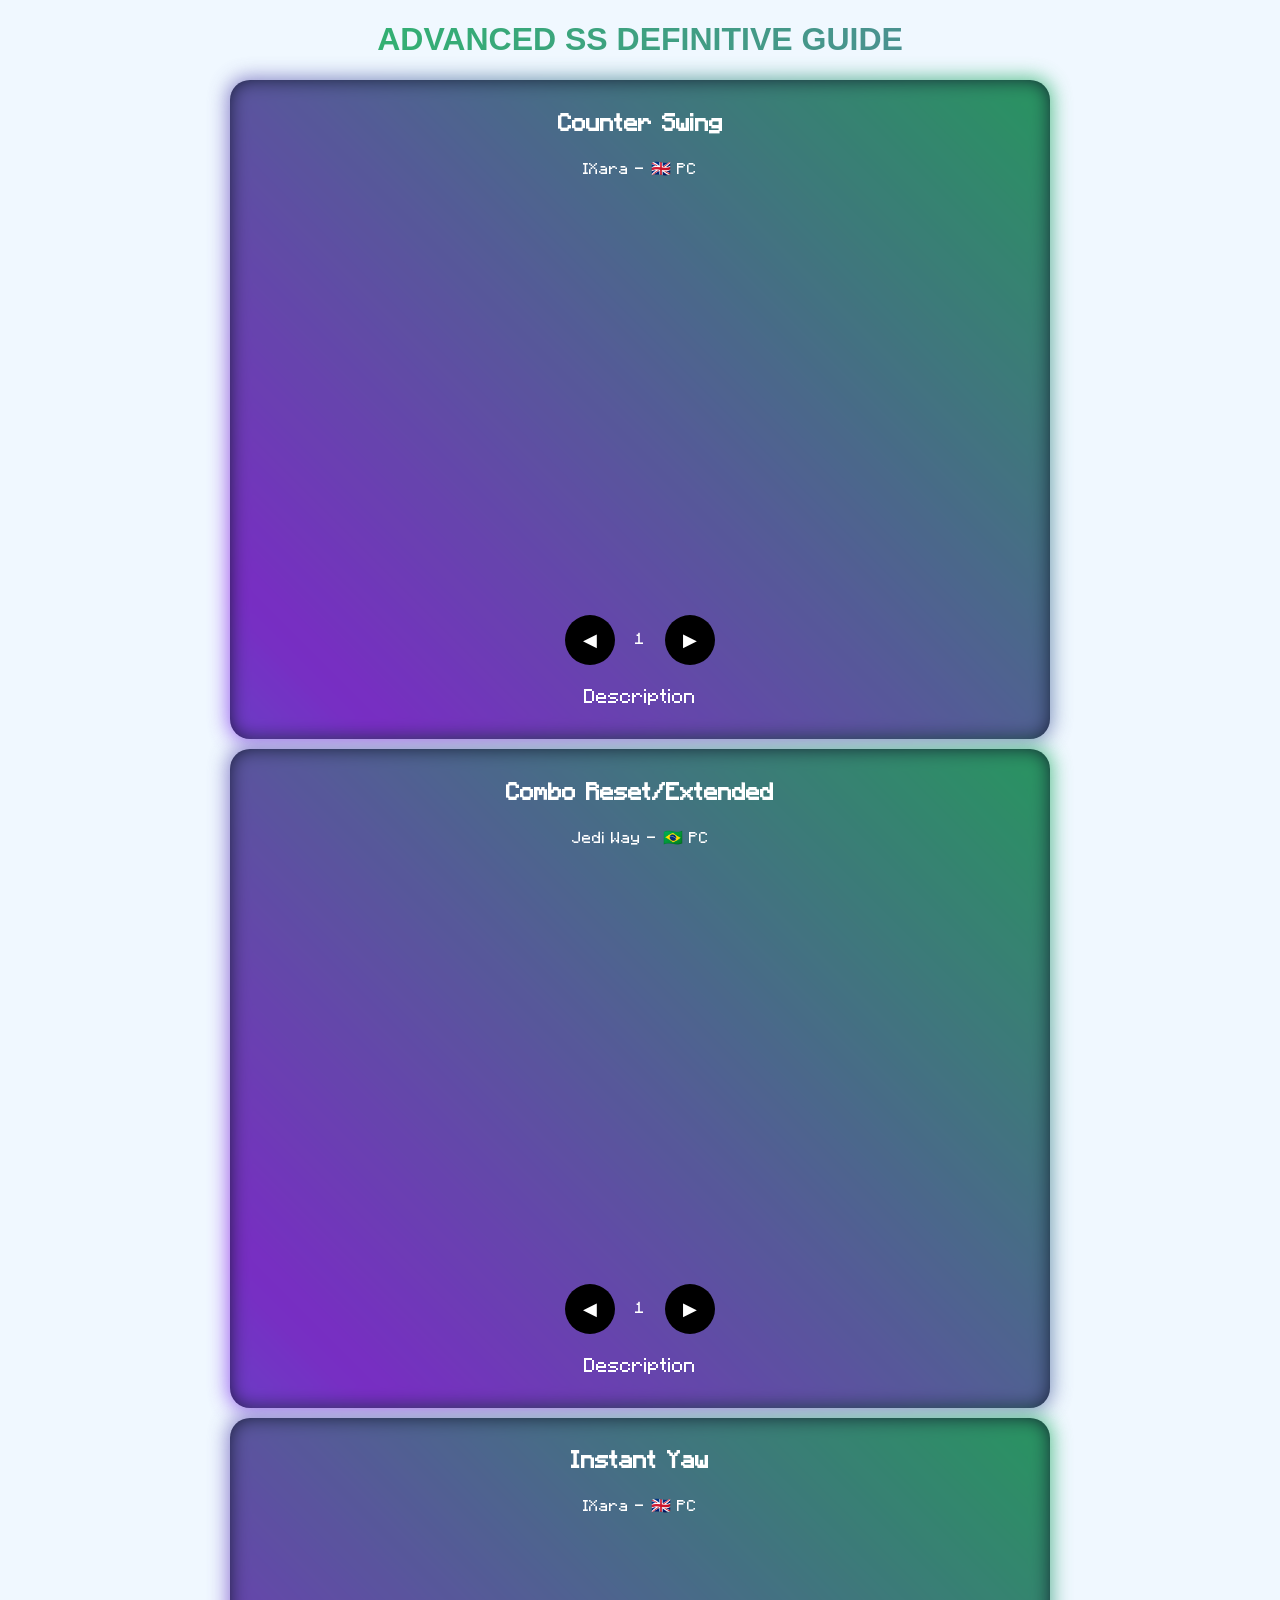
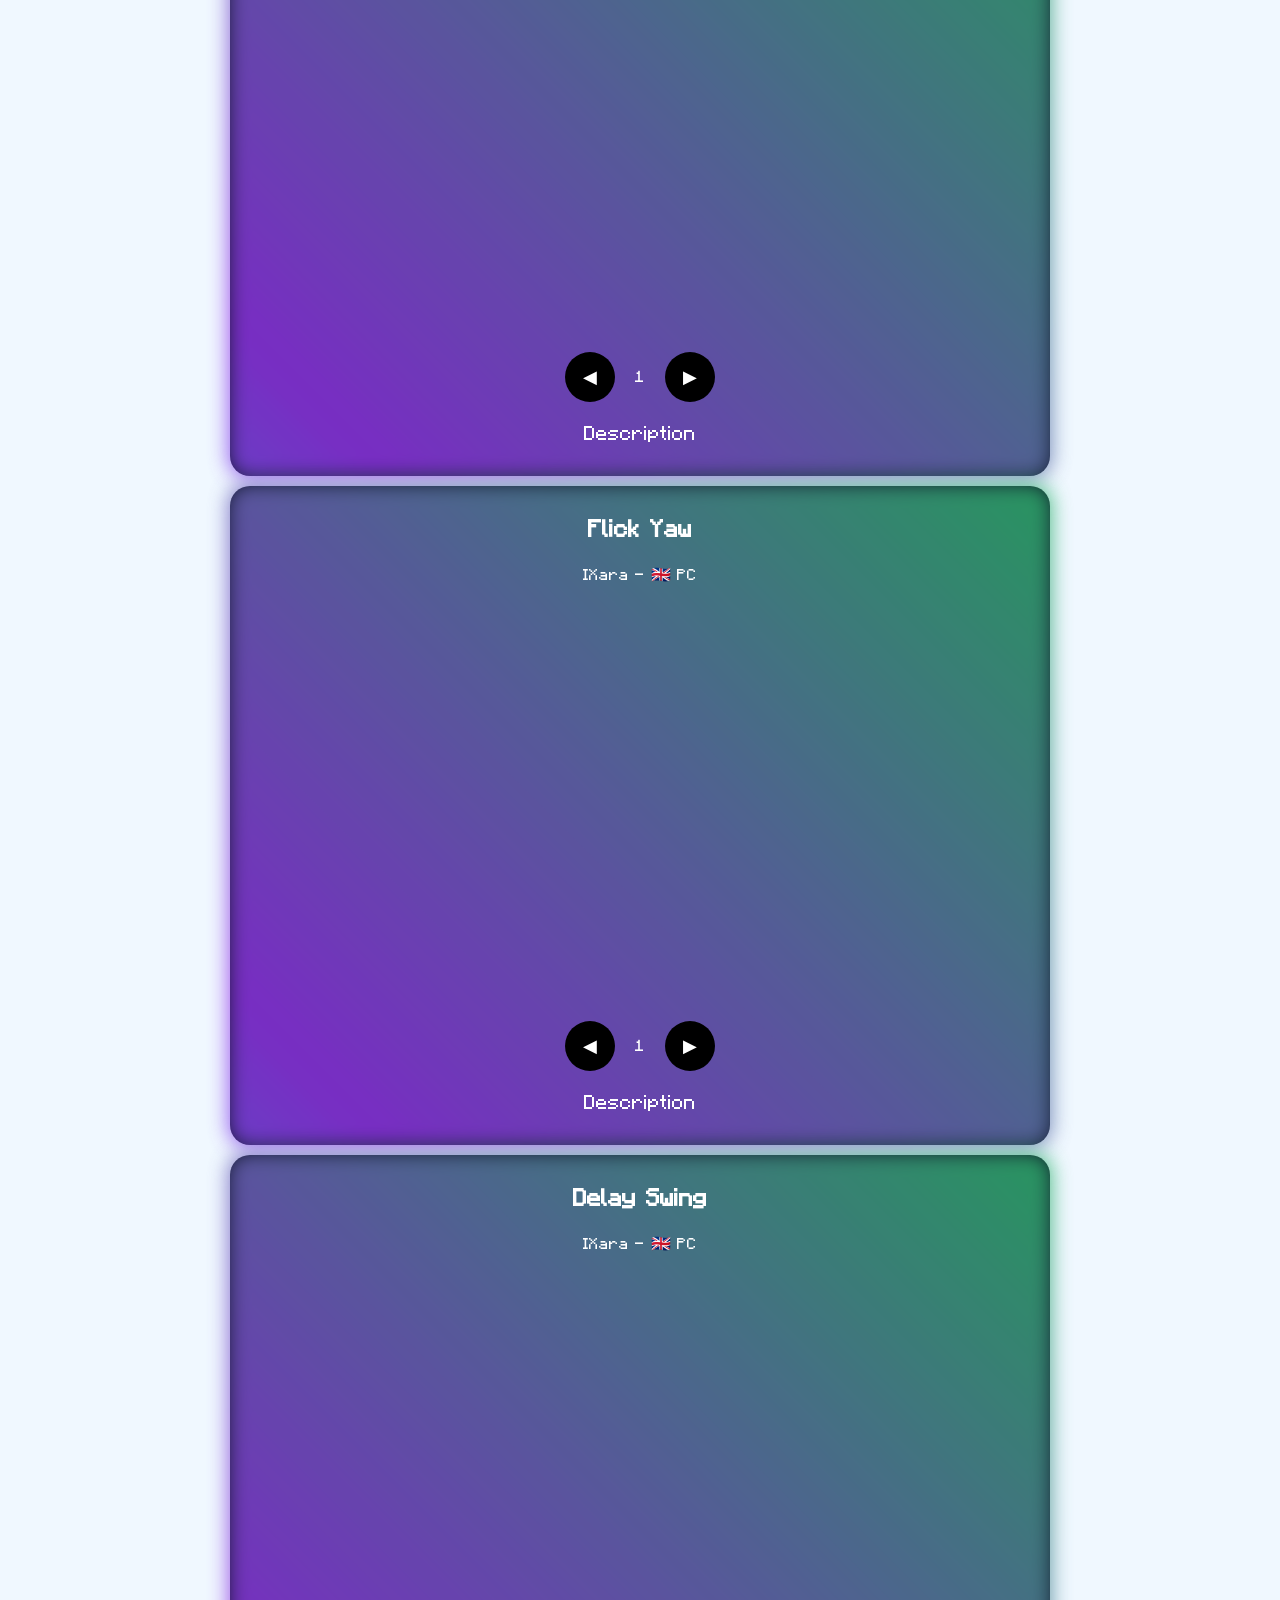
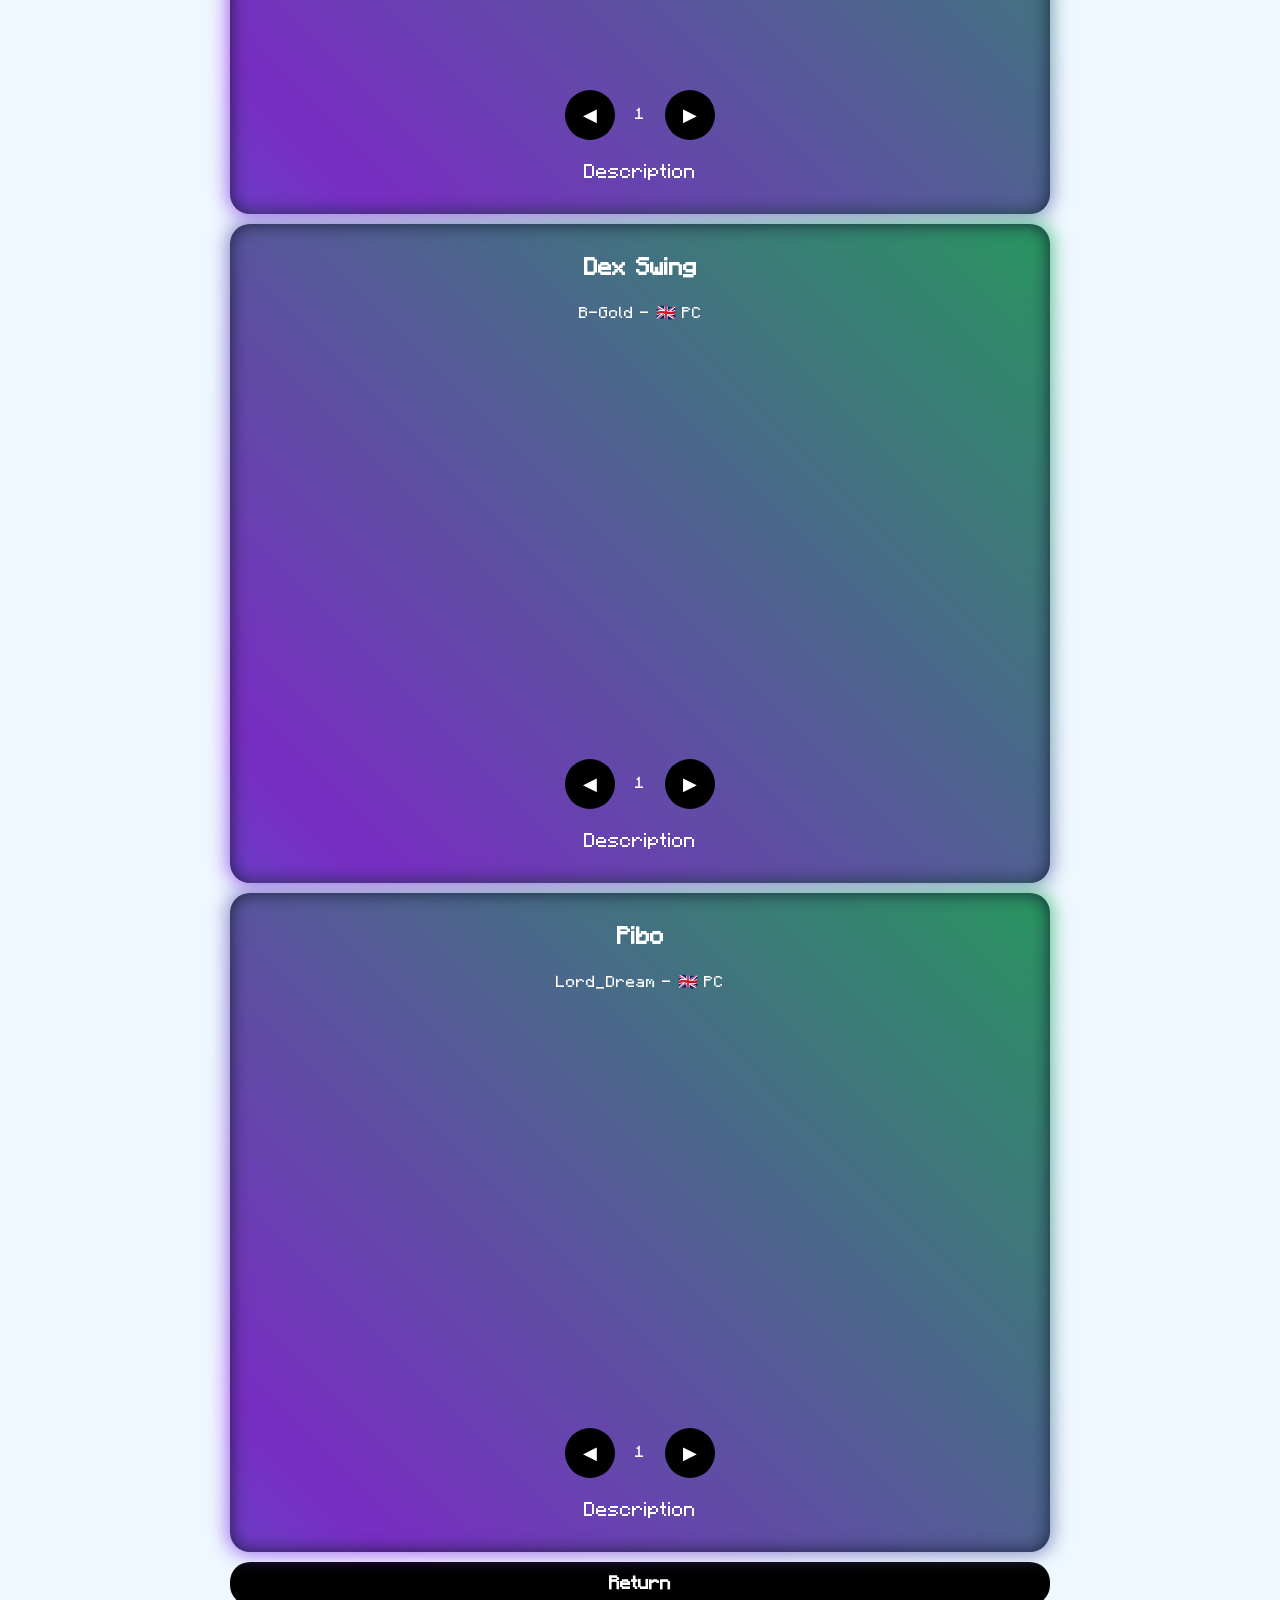
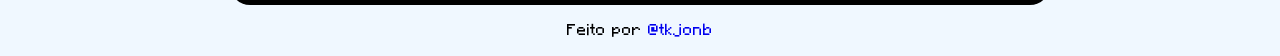
==== avancado.html @ 595ff005 "commit" ====
<!DOCTYPE html>
<html lang="en">
<head>
  <meta charset="UTF-8">
  <meta name="viewport" content="width=device-width, initial-scale=1.0">
  <title>Saber Showdown Definitive Guide</title>
  <link rel="stylesheet" href="styles/module.css">
  <link rel="stylesheet" href="styles/mqmodule.css">
  <link rel="shortcut icon" href="imgs/favicon.png" type="image/x-icon">
        <!-- Open Graph (Facebook, Discord, WhatsApp, etc.) -->
  <meta property="og:title" content="SS DEFINITIVE GUIDE">
  <meta property="og:description" content="The Definitive Guide for Saber Showdown - The Definitive Guide brings all the techniques in one place.">
  <meta property="og:image" content="https://tkjonb.github.io/SaberShowdownGUIDE/imgs/teka.png">
  <meta property="og:url" content="https://tkjonb.github.io/SaberShowdownGUIDE/basico.html">
  <meta property="og:type" content="website">
</head>
<body>
  <h1 class="gradient-text" style="font-size: 2em;">ADVANCED SS DEFINITIVE GUIDE</h1>
<!--________________________________________________________________________________-->
  <div class="card glow-card" data-videos='[
  {"src":"https://www.youtube.com/embed/n_ezSZK6X5I?si=pY8FJkk5qBcfnEhP","info":"IXara - 🇬🇧 PC"}
]'>

  <h2>Counter Swing</h2>

  <p class="video-info"></p>

  <iframe class="player"></iframe>

  <div class="controls zoom">
    <button class="prev ">◀</button>
    <span class="counter"></span>
    <button class="next ">▶</button>
  </div>

  <div class="expand"><p>Description</p></div>

  <div class="description">
    <p>Counters are done by anticipating your opponents swing, perfect blocking them, and then attacking back right as they hit you, this results in a very quick swing which hits your opponent in return. The counter swing window lasts 0.1 seconds after getting hit. If you perfect block a slow swing that’s the first swing of the enemy’s combo, you can do a maximum of 2 swings or however many swings you have left in your combo. If you perfect block in the middle of your opponents combo, you can combo regularly.</p>
  </div>
</div>
</div>
<!--________________________________________________________________________________-->
<div class="card glow-card" data-videos='[
  {"src":"https://www.youtube.com/embed/MMcKcX4TL-Q?si=EYydDppaOxMfwLBm","info":"Jedi Way - 🇧🇷 PC"},
  {"src":"https://www.youtube.com/embed/ghrgV6XXB2k?si=c387JF8GEl5ELPyD","info":" ItsZerooo - 🇬🇧 PC"}
]'>

  <h2>Combo Reset/Extended</h2>

  <p class="video-info"></p>

  <iframe class="player"></iframe>

  <div class="controls zoom">
    <button class="prev ">◀</button>
    <span class="counter"></span>
    <button class="next ">▶</button>
  </div>

  <div class="expand"><p>Description</p></div>

  <div class="description">
    <p>Swing Reset: Consists of stopping the attack on the last hit of the combo (usually the second or third) and waiting for the saber to fully return to the blocking position before starting a new combo.
Slap Reset: Involves using the slap command shortly after the last hit of the combo. For greater effectiveness, it is recommended to perform the slap at the exact moment the hit strikes the opponent, followed by a small pause before starting to attack again.
</p>
  </div>

</div>
<!--________________________________________________________________________________-->
<div class="card glow-card" data-videos='[
  {"src":"https://www.youtube.com/embed/zu-QW3bZVlg?si=nO-n3pGqL7scNeoi","info":"IXara - 🇬🇧 PC"},
  {"src":"https://www.youtube.com/embed/tEeLeMn_aSI?si=uSgavHzaT85y_sSk","info":"IXara - 🇬🇧 PC"}
  
  ]'>

  <h2>Instant Yaw</h2>

  <p class="video-info"></p>

  <iframe class="player"></iframe>

  <div class="controls zoom">
    <button class="prev ">◀</button>
    <span class="counter"></span>
    <button class="next ">▶</button>
  </div>

  <div class="expand"><p>Description</p></div>

  <div class="description">
    <p>A technique that first points the attack starting point to the enemy and then starts the attack.[6] It can achieve high speed and makes it difficult for the opponent to defend perfectly .

It can be applied to shadow swing and masking by complementing normal attacks that are relatively easily defended .

The starting point of the 'A+ Attack' attack is right to the right of my character, and the attack distance in that direction is also long, so I often use this combination for a normal attack instant swing.

It is a basic lightsaber style that casts one normal attack with an instant swing.


1 basic lightsaber attack with 1 instant swing normal attack + flick yawwing Three combo swings were cast.

Instant swings have great synergy, especially with half swings .


The basic lightsaber style 1 has 1 normal attack + 3 half swings , all cast as instant swings.

Instant Swing Demonstration 4 by Former Official #1 User Chx
It is a basic lightsaber style that casts 1 normal attack + 3 half swings as an instant swing.

For reference, back yawwing is also a type of spontaneous swing.
Back Yawing Demonstration
With a basic lightsaber, 1 normal attack + 3 half swings are cast with instant swing / back yawwing .</p>
  </div>
</div>
<!--________________________________________________________________________________-->
<div class="card glow-card" data-videos='[
  {"src":"https://www.youtube.com/embed/0hpI3czTo9Y?si=FGOi9cdjN7no7l5C","info":"IXara - 🇬🇧 PC"},
  {"src":"https://www.youtube.com/embed/3u89kGDNPvY?si=bOV7I8SYtj0yh_Xs","info":"Mobius118th - 🇪🇸🇬🇧🇧🇷 PC"}
]'>

  <h2>Flick Yaw</h2>

  <p class="video-info"></p>

  <iframe class="player"></iframe>

  <div class="controls zoom">
    <button class="prev ">◀</button>
    <span class="counter"></span>
    <button class="next ">▶</button>
  </div>

  <div class="expand"><p>Description</p></div>

  <div class="description">
    <p>
    Yawing for fast attack speed. This refers to a yawwing where the attack starting point is pulled towards the opponent in an instant.[4] At first glance, it appears to be rotating randomly, but in reality, the attack start point is precisely pointed at the enemy by dragging.


With one basic lightsaber, 1 normal swing + 3 combo swings were cast with Flick Yawing.

Flick Yawing can also be mixed with a half swing .


It is a basic lightsaber style, 1 normal attack + 3 half swings , cast with Flick Yawing.


It is a basic lightsaber style, 1 normal attack + 3 half swings , cast with Flick Yawing.

It is usually very difficult to perfectly defend against a flick yaw , but there are those who can perfectly defend by understanding the direction of rotation and the opponent's attack pattern .

One thing to be careful of is that when using this technique, the distance from the opponent must be close. This is because the angle at which you need to turn with the flick yaw changes as the distance from the opponent changes, but if the distance from the opponent exceeds a certain level, the error becomes too large and the flick yaw does not unfold properly.

There is also a technique that increases the speed of Flick Yawing to the maximum. </p>
  </div>
</div>
<!--________________________________________________________________________________-->
  <div class="card glow-card" data-videos='[
  {"src":"https://www.youtube.com/embed/y27hsMXWLhc?si=FrM6uoYst0UdUjqU","info":"IXara - 🇬🇧 PC"},
  {"src":"https://www.youtube.com/embed/_iwIkZhvE6w?si=Ppz3AUxYV3e3WqTh","info":"Anakin Abyss - 🇬🇧 CONSOLE"}

  
]'>

  <h2>Delay Swing</h2>

  <p class="video-info"></p>

  <iframe class="player"></iframe>

  <div class="controls zoom">
    <button class="prev ">◀</button>
    <span class="counter"></span>
    <button class="next">▶</button>
  </div>

  <div class="expand"><p>Description</p></div>

  <div class="description">
    <p>Half swinging is fairly important in building ACM and allows for somewhat more defensive play, especially if combined with Shadow swinging (see later).

To half swing, swing once then wait until your saber reaches its full animation, just before the animation is about to finish, attack in the same, or a different, direction.

You should be able to feel the timing, and you will see how the swing is performed quicker.

Practicing:

Use red at first to observe half swinging, because it is far more noticeable with red than it is yellow.

To practice half swing with yellow, just stand still and practice the timing on the air, you should aim to be able to tap the timing and swing block each hit (it’s far easier to swing block than combos).

The timing is the same in air versus hitting your opponent so there is no need to use dummies etc.
</p>
  </div>
</div>
<!--________________________________________________________________________________-->
<div class="card glow-card" data-videos='[
  {"src":"https://www.youtube.com/embed/yKHsp2M_ers?si=Zj7SLvlQr1i0Bxcz","info":"B-Gold - 🇬🇧 PC"}
]'>

  <h2>Dex Swing</h2>

  <p class="video-info"></p>

  <iframe class="player"></iframe>

  <div class="controls zoom">
    <button class="prev ">◀</button>
    <span class="counter"></span>
    <button class="next ">▶</button>
  </div>

  <div class="expand"><p>Description</p></div>

  <div class="description">
    <p>This is a technique that allows the combo to continue longer than the maximum number of times by using the skip function of the slash preparation phase of the slap , and requires high skill level.

How to do it (based on form 1):
As soon as the third swing hits the opponent, a slap is triggered and the combo count is reset. Press the attack button to continue the attack with a normal swing (Full Swing) .[3] At this time, the slap must be activated before the end of the slash phase . If you use slap later than this, a combo swing will be activated or the attack will be cut off, making it impossible to continue the attack.
</p>
  </div>
</div>
<!--________________________________________________________________________________-->
  <div class="card glow-card" data-videos='[
  {"src":"https://www.youtube.com/embed/MWR5dJ6tZbU?si=_q3PlRH4PsplhDLR","info":"Lord_Dream - 🇬🇧 PC"},
  {"src":"https://www.youtube.com/embed/fT57vkA7hVA?si=0I7qd9VINeatktuM","info":"Valen - 🇬🇧 MOBILE"}

  
]'>

  <h2>Pibo</h2>

  <p class="video-info"></p>

  <iframe class="player"></iframe>

  <div class="controls zoom">
    <button class="prev ">◀</button>
    <span class="counter"></span>
    <button class="next">▶</button>
  </div>

  <div class="expand"><p>Description</p></div>

  <div class="description">
    <p>
        None
</p>
  </div>
</div>
<div>
  <a href="index.html">
    <h3 class="card">Return</h3>
  </a>
</div>
<!--________________________________________________________________________________-->
<footer><p class="gradient-text3 glow">Feito por <a href="https://www.roblox.com/pt/users/2312477038/profile" target="_blank">@tkjonb </a></p></footer>
<script>
document.querySelectorAll(".card").forEach(card => {

  const videos = JSON.parse(card.dataset.videos);
  let index = 0;

  const player = card.querySelector(".player");
  const info = card.querySelector(".video-info");
  const counter = card.querySelector(".counter");
  const prev = card.querySelector(".prev");
  const next = card.querySelector(".next");
  const expand = card.querySelector(".expand");
  const desc = card.querySelector(".description");

  function update(){
    player.src = videos[index].src;
    info.innerText = videos[index].info;
    counter.innerText = index + 1;
  }

  next.onclick = () => {
    index = (index + 1) % videos.length;
    update();
  };

  prev.onclick = () => {
    index = (index - 1 + videos.length) % videos.length;
    update();
  };

  expand.onclick = () => {
    desc.classList.toggle("open");
  };

  update();

});
</script>
</body>
</html>
---- styles/module.css ----
@charset "UTF-8";
@import url('https://fonts.googleapis.com/css2?family=Gelasio:ital,wght@0,400..700;1,400..700&family=Passion+One:wght@400;700;900&display=swap');
@font-face {
    font-family: "minecraft";
    src: url("../MinecraftRegular-Bmg3.otf") format("opentype");
}
:root{
    --fonte1: verdana, geneva, tahoma, sans-serif;
    --fonte2:"Passion One", sans-serif;
    --fonte3:"Gelasio", cursive, serif;
    --fonte4:"minecraft";
}
* {
  -webkit-user-select: none;
  user-select: none;
  -webkit-tap-highlight-color: transparent;
}
body{
  font-family: var(--fonte4);
}
img, a {
  -webkit-user-drag: none;
}
a{
  text-decoration: none;
}
a:hover{
  text-decoration: none;
}
body{
  background-color: aliceblue;
}
h1{
  font-family: var(--fonte1);
  text-align: center;
}
h2{
  font-family: var(--fonte4);
}
h3{
  color: white;
  font-family: var(--fonte4);
  text-decoration: none;
}
p{
  font-family: var(--fonte4);
}
.card{
  background: #000000;
  border-radius: 20px;
  padding: 10px;
  width: 90%;
  margin: 10px auto;
  text-align: center;
}

.video-container{
  background: #e0f0c0;
  padding: 15px;
  width: 300px;
  margin: auto;
  display: block;
  border-radius: 16px;
}

iframe{
  width: 100%;
  height: 250px;
  border-radius: 12px;
  border: none;
}

.controls{
  display: flex;
  justify-content: center;
  align-items: center;
  gap: 20px;
  margin-top: 15px;
}

.controls button{
  width: 50px;
  height: 50px;
  border-radius: 50%;
  border: none;
  background: #000000;
  color: white;
  font-size: 18px;
  cursor: pointer;
}

.expand{
  margin-top: 15px;
  cursor: pointer;
  font-size: 20px;
  color: white;
}

.description{
  max-height: 0;
  overflow: hidden;
  transition: 0.4s ease;
}

.description.open{
  max-height: 1000px;
}
footer{
  text-align: center;
}

.glow-card{
position:relative;
padding:10px;
border-radius:20px;
margin: 10px 10px 10px 10px;
background:#0f172a;
color:white;
z-index:1;
}

/* camada brilhante */
.glow-card::before{
content:"";
position:absolute;
inset:-2px;
border-radius:inherit;

background:linear-gradient(
45deg,
#00f0ff,
#9333ea,
#22c55e,
#00f0ff
);

background-size:300% 300%;

animation:glowMove 6s linear infinite;

z-index:-1;
filter:blur(10px);
opacity:0.8;
}

@keyframes glowMove{
0%{
background-position:0% 50%;
}
50%{
background-position:100% 50%;
}
100%{
background-position:0% 50%;
}
}
.gradient-text{
font-size:3em;
font-weight:800;

background:linear-gradient(270deg,#00f0ff,#9333ea,#22c55e);
background-size:400% 400%;

-webkit-background-clip:text;
-webkit-text-fill-color:transparent;

animation:gradientMove 6s ease infinite;
}

@keyframes gradientMove{
0%{background-position:0% 50%;}
50%{background-position:100% 50%;}
100%{background-position:0% 50%;}
}
.zoom{
     transition: transform 0.1s ease; /* suavidade */
}

.zoom:hover {
  transform: scale(1.010); /* aumenta 10% */
}
div.zoom:active{
    transform: scale(1);
}
---- styles/mqmodule.css ----
@charset "UTF-8";

@media screen and (min-width:1026px){
    body{
  background-color: aliceblue;
}
h1{
  font-family: var(--fonte1);
  text-align: center;
}
h2{
  font-family: var(--fonte4);
}
p{
  font-family: var(--fonte4);
}
.card{
  background: #000000;
  border-radius: 20px;
  padding: 10px;
  width: 800px;
  margin: 10px auto;
  text-align: center;
}

.video-container{
  background: #e0f0c0;
  padding: 15px;
  width: 300px;
  margin: auto;
  display: block;
  border-radius: 16px;
}

iframe{
  width: 100%;
  height: 400px;
  border-radius: 12px;
  border: none;
}

.controls{
  display: flex;
  justify-content: center;
  align-items: center;
  gap: 20px;
  margin-top: 15px;
}

.controls button{
  width: 50px;
  height: 50px;
  border-radius: 50%;
  border: none;
  background: #000000;
  color: white;
  font-size: 18px;
  cursor: pointer;
}

.expand{
  margin-top: 15px;
  cursor: pointer;
  font-size: 20px;
  color: white;
}

.description{
  max-height: 0;
  overflow: hidden;
  transition: 0.4s ease;
}

.description.open{
  max-height: 1000px;
}

.glow-card{
position:relative;
padding:10px;
border-radius:20px;
margin: 10px 10px 10px 10px auto;
background:#0f172a;
color:white;
z-index:1;
}

/* camada brilhante */
.glow-card::before{
content:"";
position:absolute;
inset:-2px;
border-radius:inherit;

background:linear-gradient(
45deg,
#00f0ff,
#9333ea,
#22c55e,
#00f0ff
);

background-size:300% 300%;

animation:glowMove 6s linear infinite;

z-index:-1;
filter:blur(10px);
opacity:0.8;
}

@keyframes glowMove{
0%{
background-position:0% 50%;
}
50%{
background-position:100% 50%;
}
100%{
background-position:0% 50%;
}
}
.gradient-text{
font-size:3em;
font-weight:800;

background:linear-gradient(270deg,#00f0ff,#9333ea,#22c55e);
background-size:400% 400%;

-webkit-background-clip:text;
-webkit-text-fill-color:transparent;

animation:gradientMove 6s ease infinite;
}

@keyframes gradientMove{
0%{background-position:0% 50%;}
50%{background-position:100% 50%;}
100%{background-position:0% 50%;}
}

}
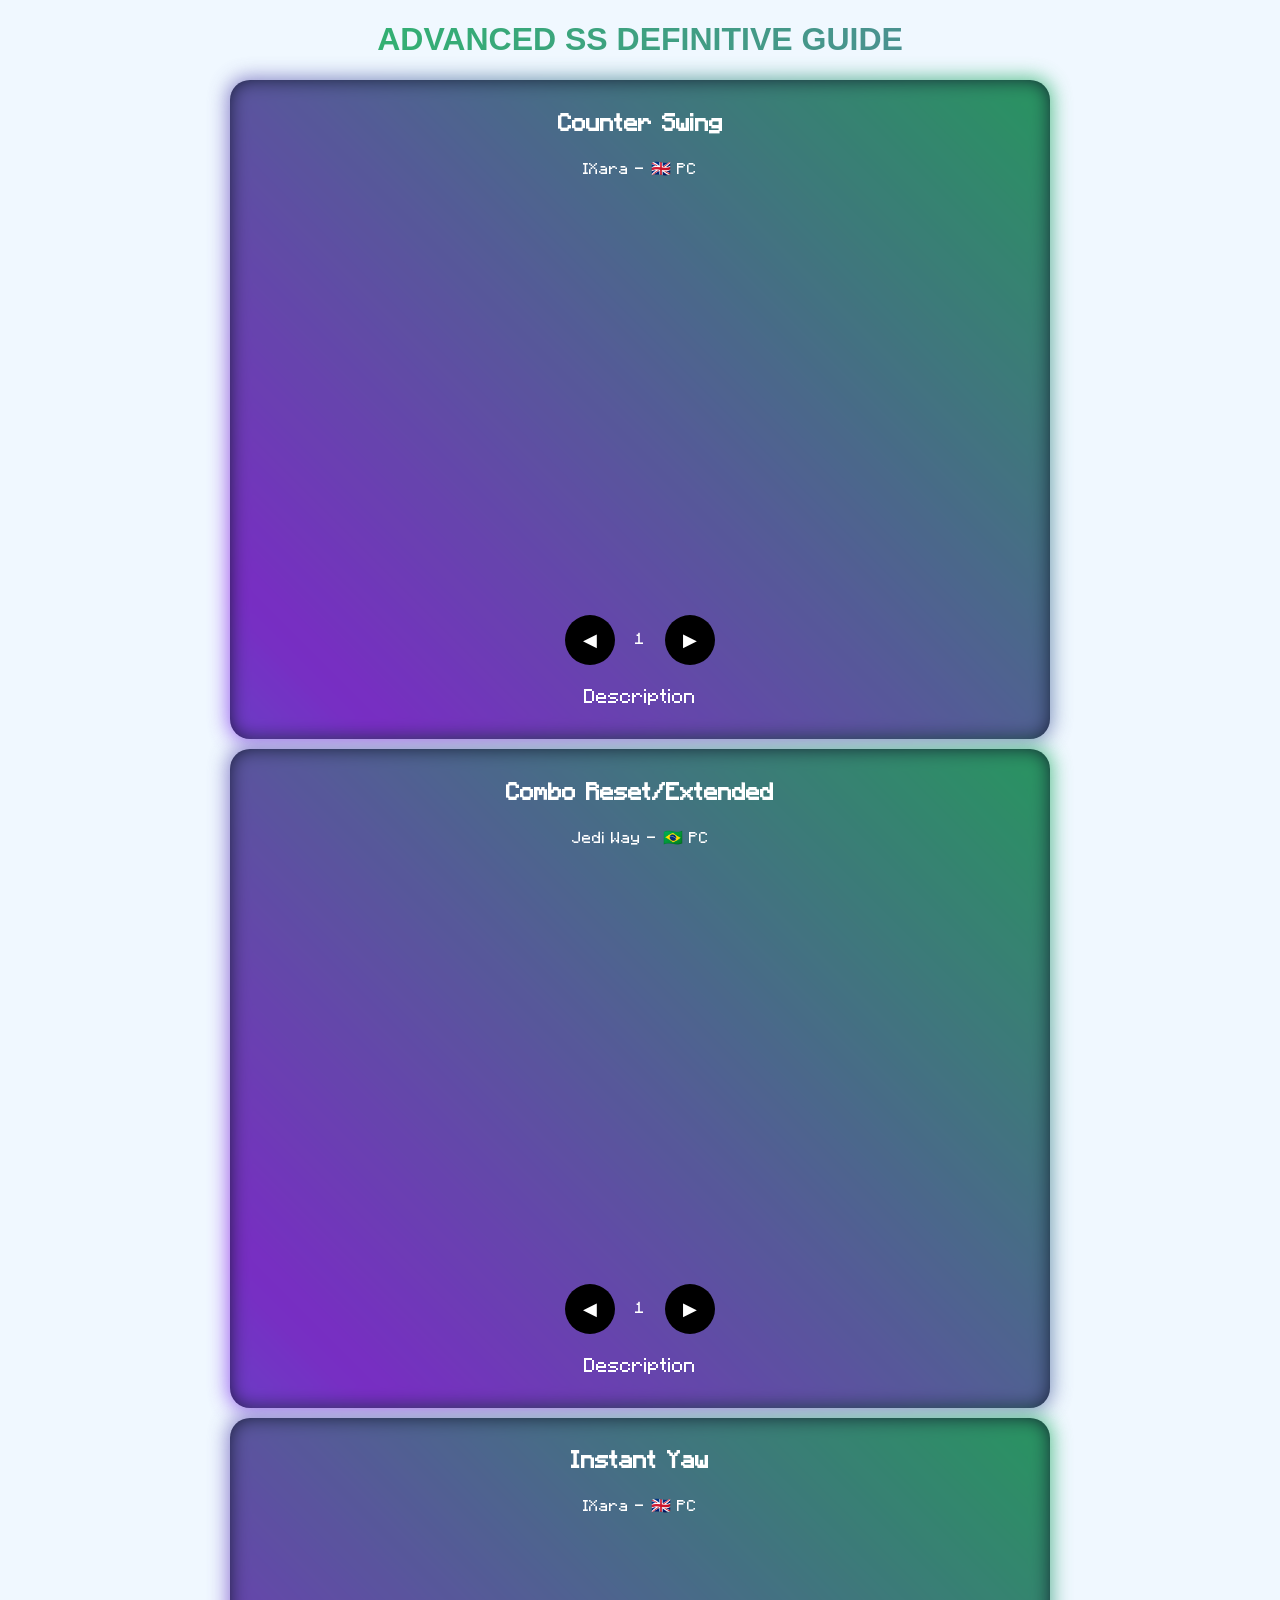
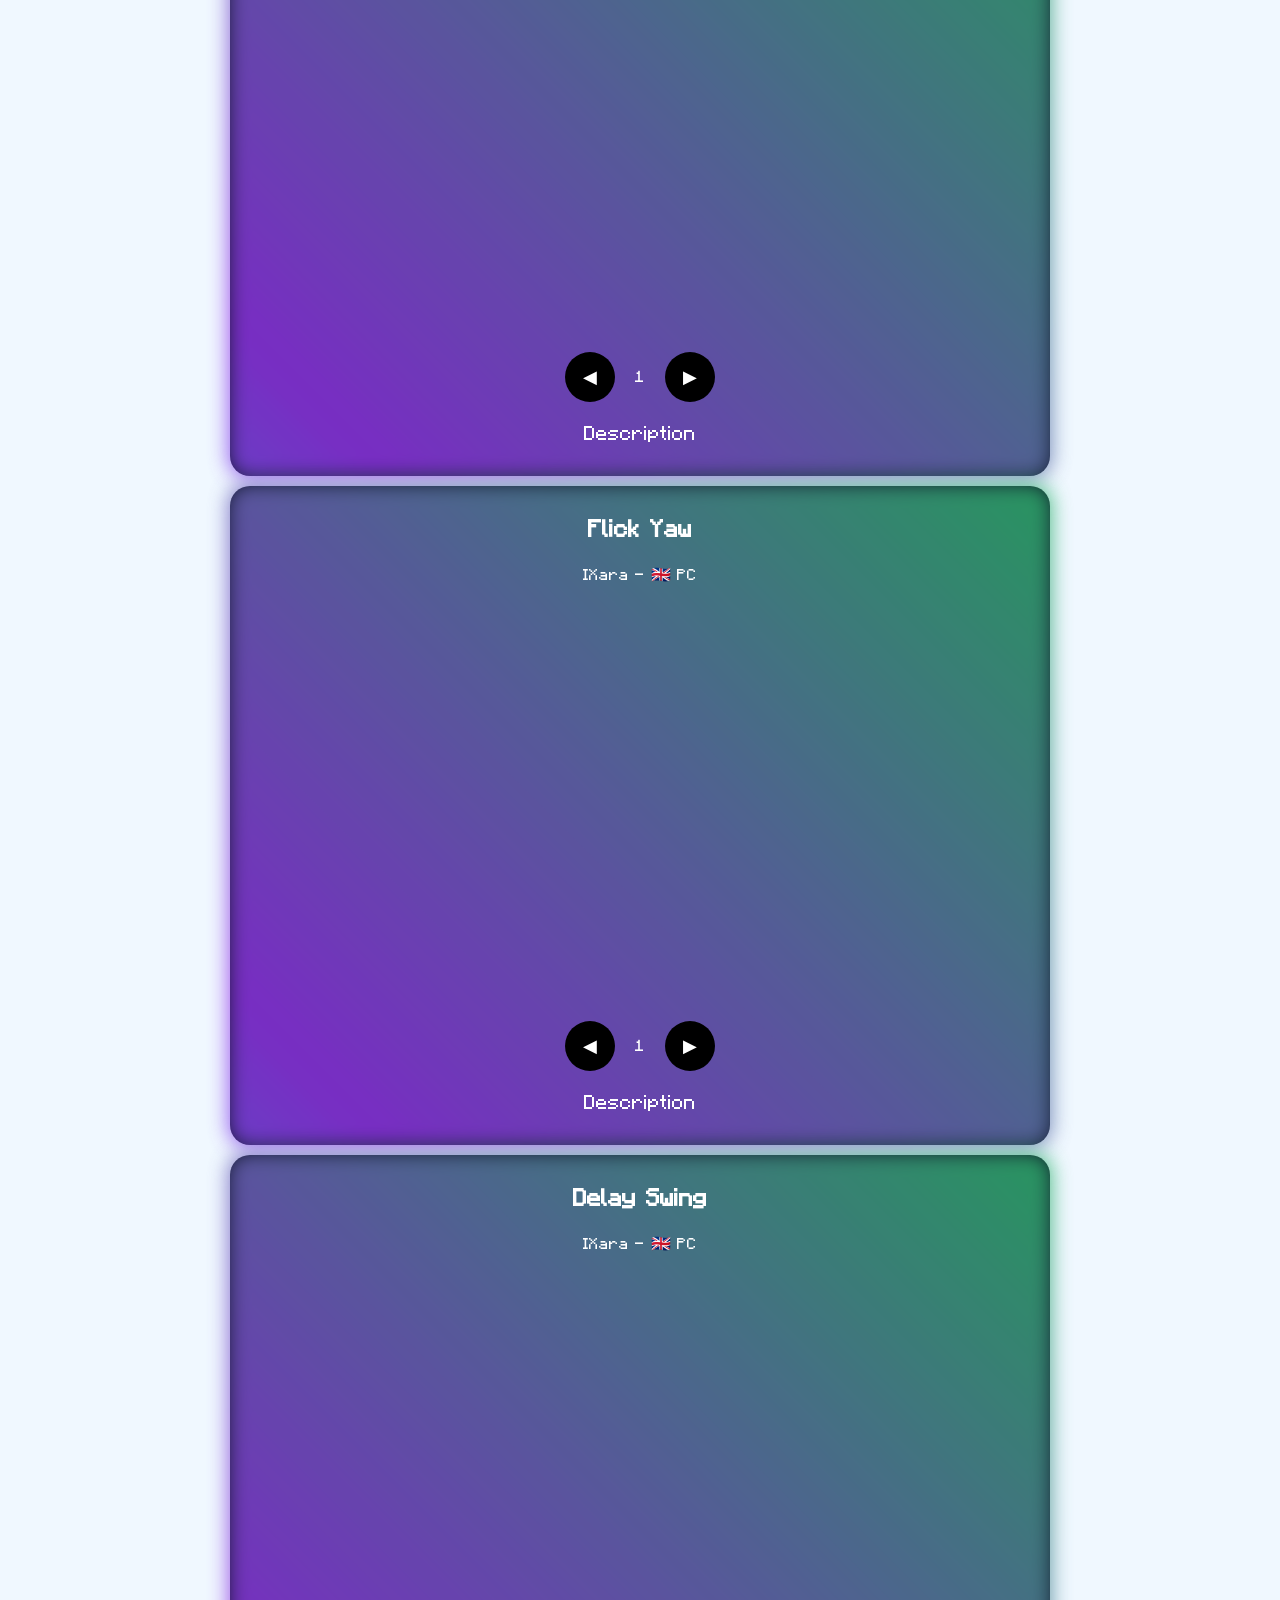
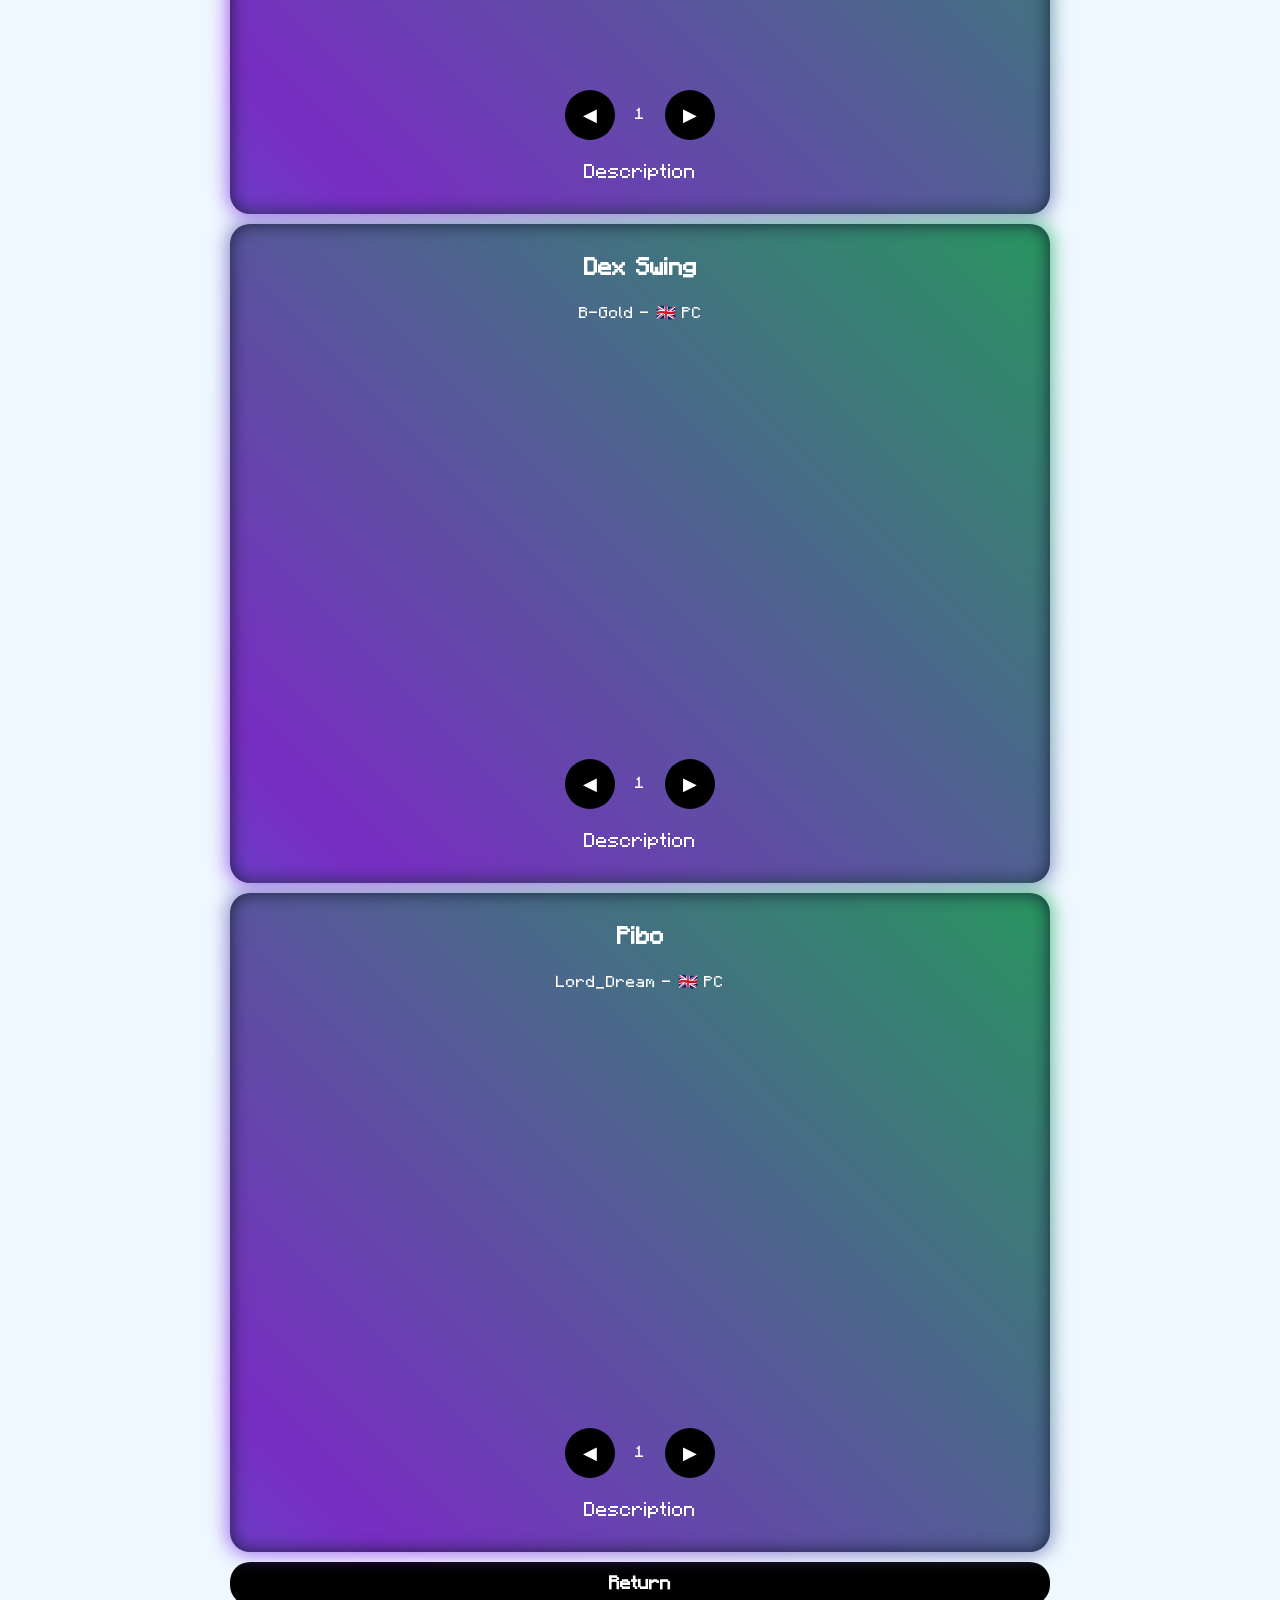
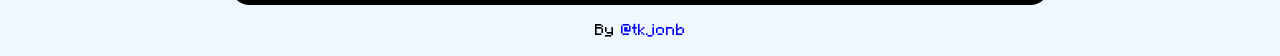
==== commit ce36f99c: "Done v1" ====
--- a/avancado.html
+++ b/avancado.html
@@ -70,7 +70,7 @@
 <!--________________________________________________________________________________-->
 <div class="card glow-card" data-videos='[
   {"src":"https://www.youtube.com/embed/zu-QW3bZVlg?si=nO-n3pGqL7scNeoi","info":"IXara - 🇬🇧 PC"},
-  {"src":"https://www.youtube.com/embed/tEeLeMn_aSI?si=uSgavHzaT85y_sSk","info":"IXara - 🇬🇧 PC"}
+  {"src":"https://www.youtube.com/embed/tEeLeMn_aSI?si=uSgavHzaT85y_sSk","info":"Valve - 🇬🇧 PC"}
   
   ]'>
 
@@ -255,7 +255,7 @@
   </a>
 </div>
 <!--________________________________________________________________________________-->
-<footer><p class="gradient-text3 glow">Feito por <a href="https://www.roblox.com/pt/users/2312477038/profile" target="_blank">@tkjonb </a></p></footer>
+<footer><p class="gradient-text3 glow">By <a href="https://www.roblox.com/pt/users/2312477038/profile" target="_blank">@tkjonb </a></p></footer>
 <script>
 document.querySelectorAll(".card").forEach(card => {
 
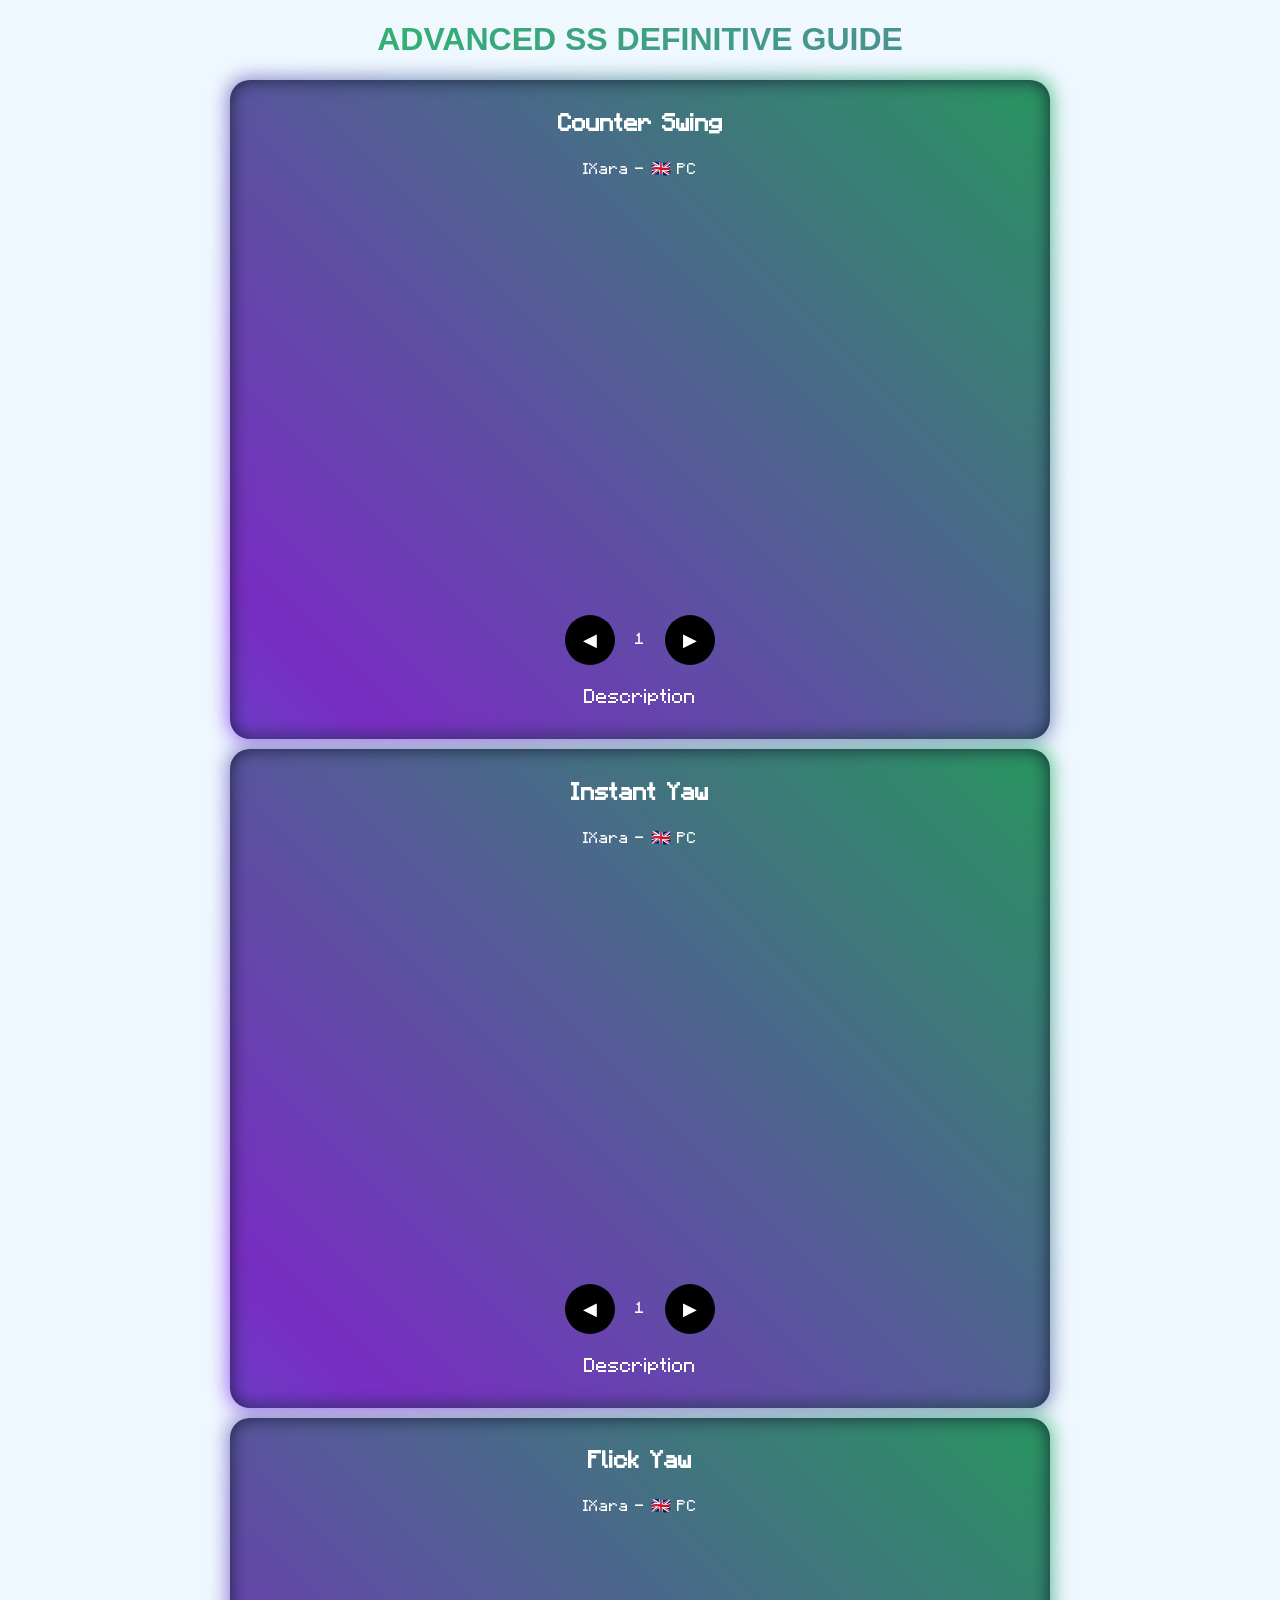
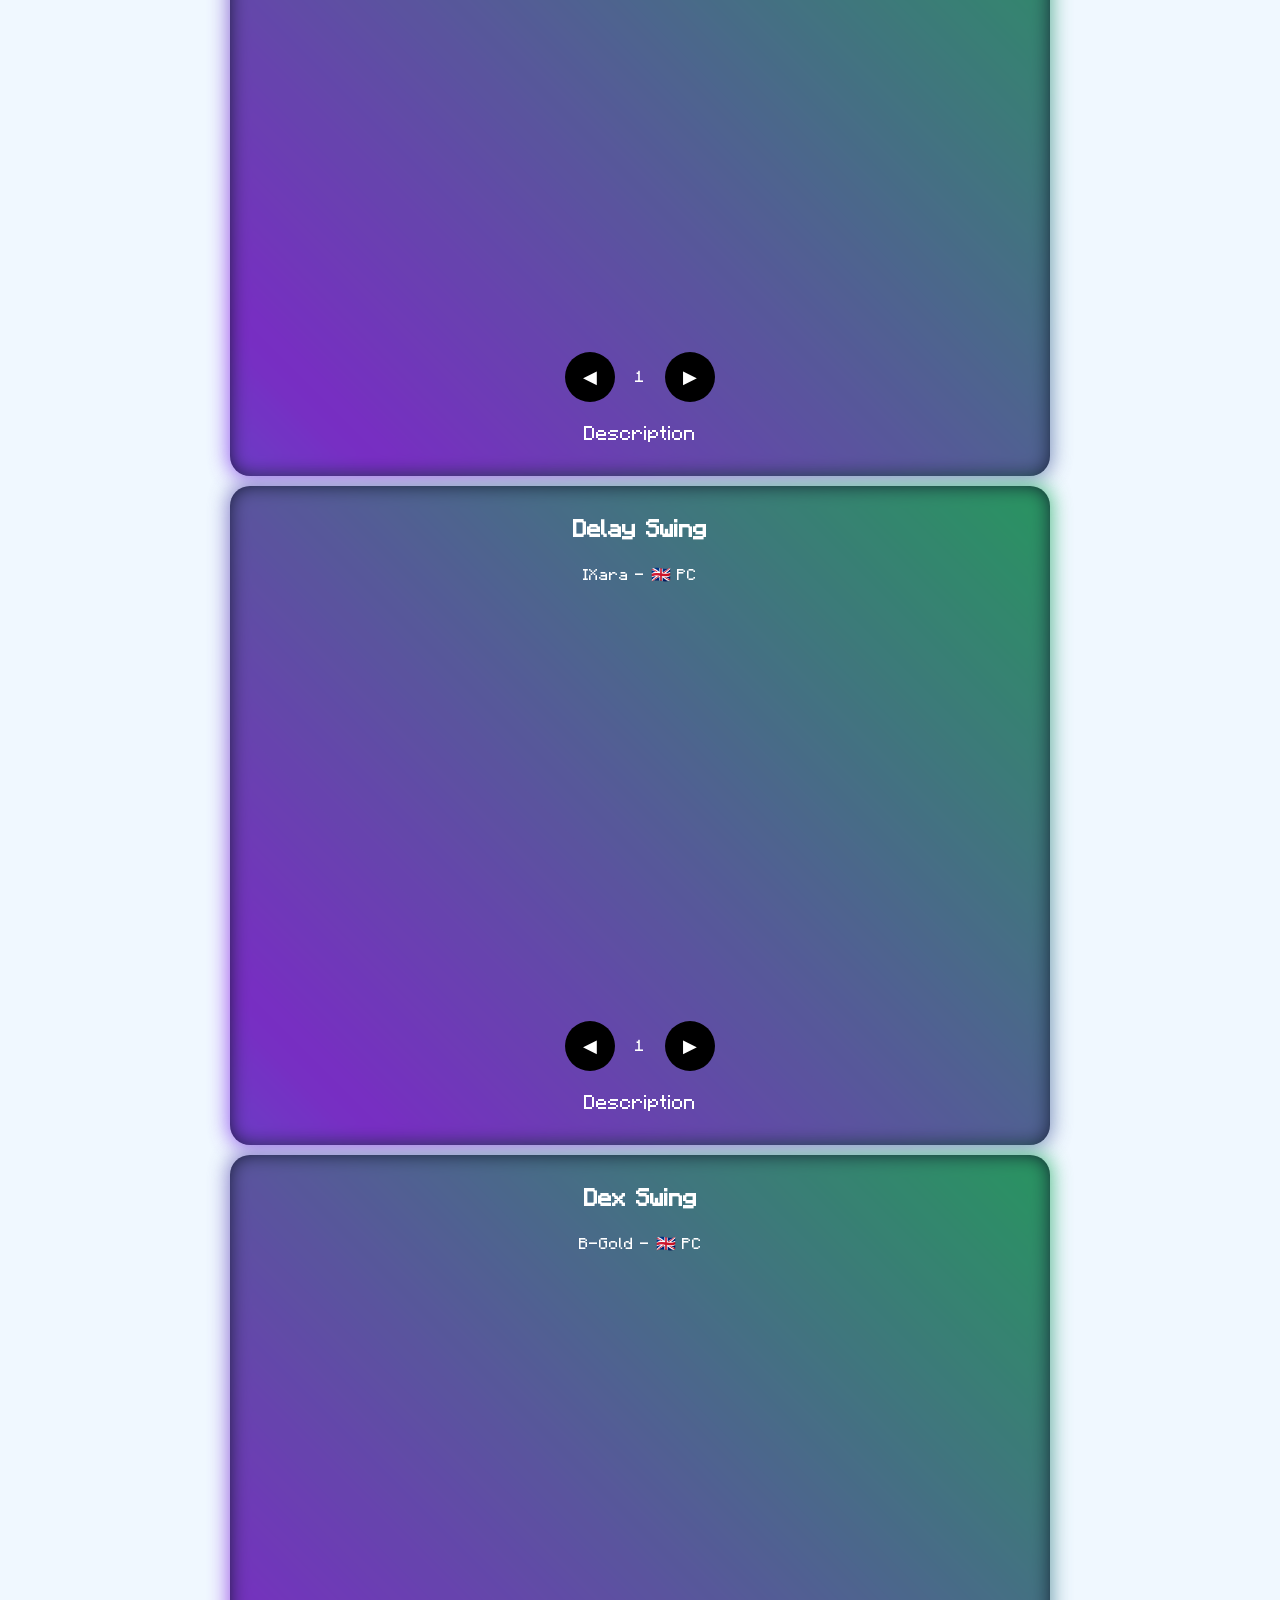
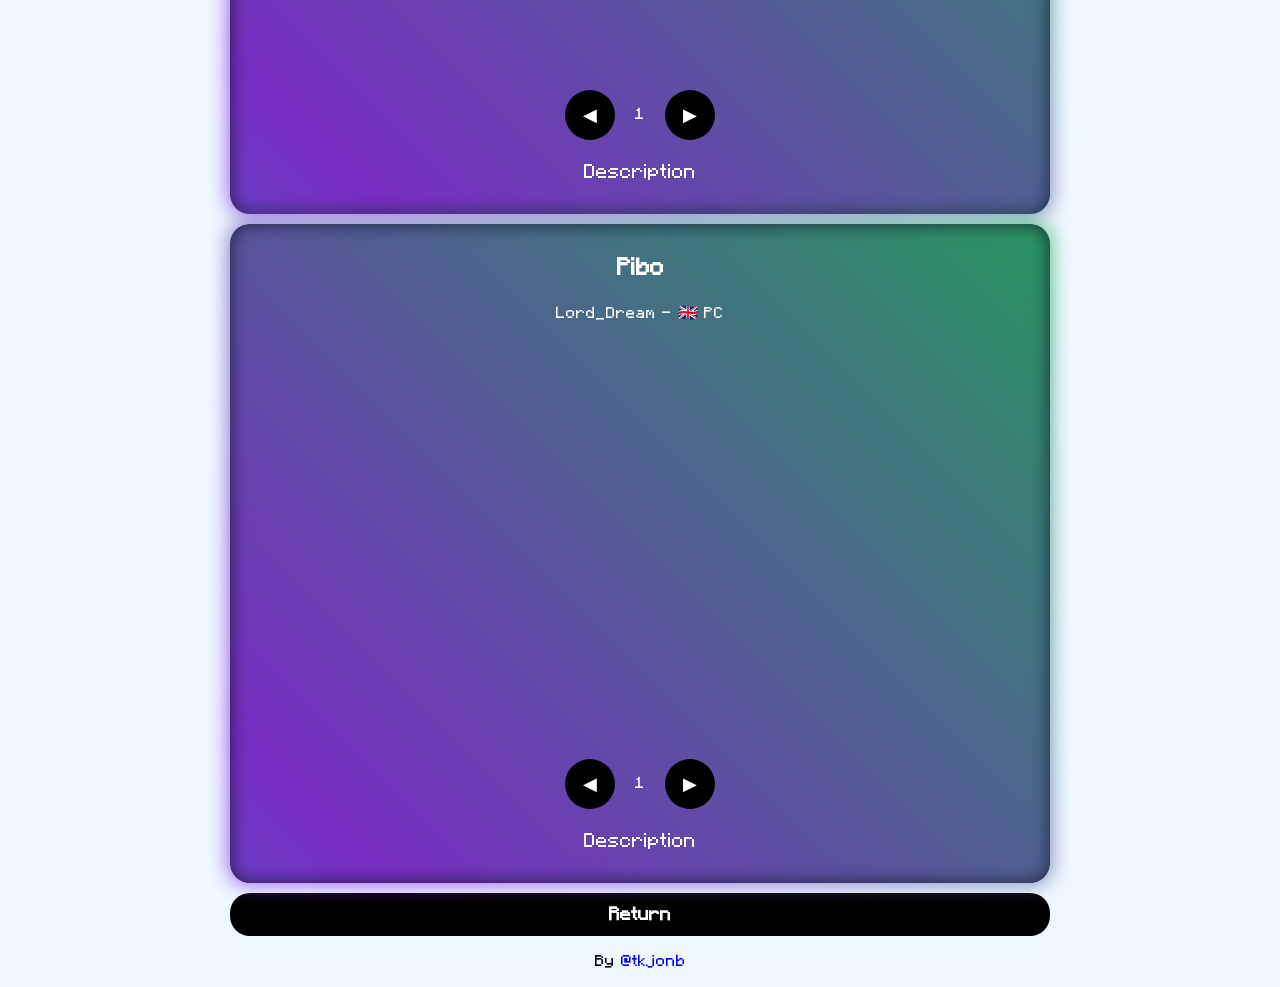
==== commit 05ceb3a0: "optmizaded" ====
--- a/avancado.html
+++ b/avancado.html
@@ -41,32 +41,7 @@
 </div>
 </div>
 <!--________________________________________________________________________________-->
-<div class="card glow-card" data-videos='[
-  {"src":"https://www.youtube.com/embed/MMcKcX4TL-Q?si=EYydDppaOxMfwLBm","info":"Jedi Way - 🇧🇷 PC"},
-  {"src":"https://www.youtube.com/embed/ghrgV6XXB2k?si=c387JF8GEl5ELPyD","info":" ItsZerooo - 🇬🇧 PC"}
-]'>
-
-  <h2>Combo Reset/Extended</h2>
-
-  <p class="video-info"></p>
-
-  <iframe class="player"></iframe>
-
-  <div class="controls zoom">
-    <button class="prev ">◀</button>
-    <span class="counter"></span>
-    <button class="next ">▶</button>
-  </div>
-
-  <div class="expand"><p>Description</p></div>
-
-  <div class="description">
-    <p>Swing Reset: Consists of stopping the attack on the last hit of the combo (usually the second or third) and waiting for the saber to fully return to the blocking position before starting a new combo.
-Slap Reset: Involves using the slap command shortly after the last hit of the combo. For greater effectiveness, it is recommended to perform the slap at the exact moment the hit strikes the opponent, followed by a small pause before starting to attack again.
-</p>
-  </div>
-
-</div>
+
 <!--________________________________________________________________________________-->
 <div class="card glow-card" data-videos='[
   {"src":"https://www.youtube.com/embed/zu-QW3bZVlg?si=nO-n3pGqL7scNeoi","info":"IXara - 🇬🇧 PC"},
--- a/styles/module.css
+++ b/styles/module.css
@@ -44,6 +44,7 @@
 }
 p{
   font-family: var(--fonte4);
+  user-select: text;
 }
 .card{
   background: #000000;
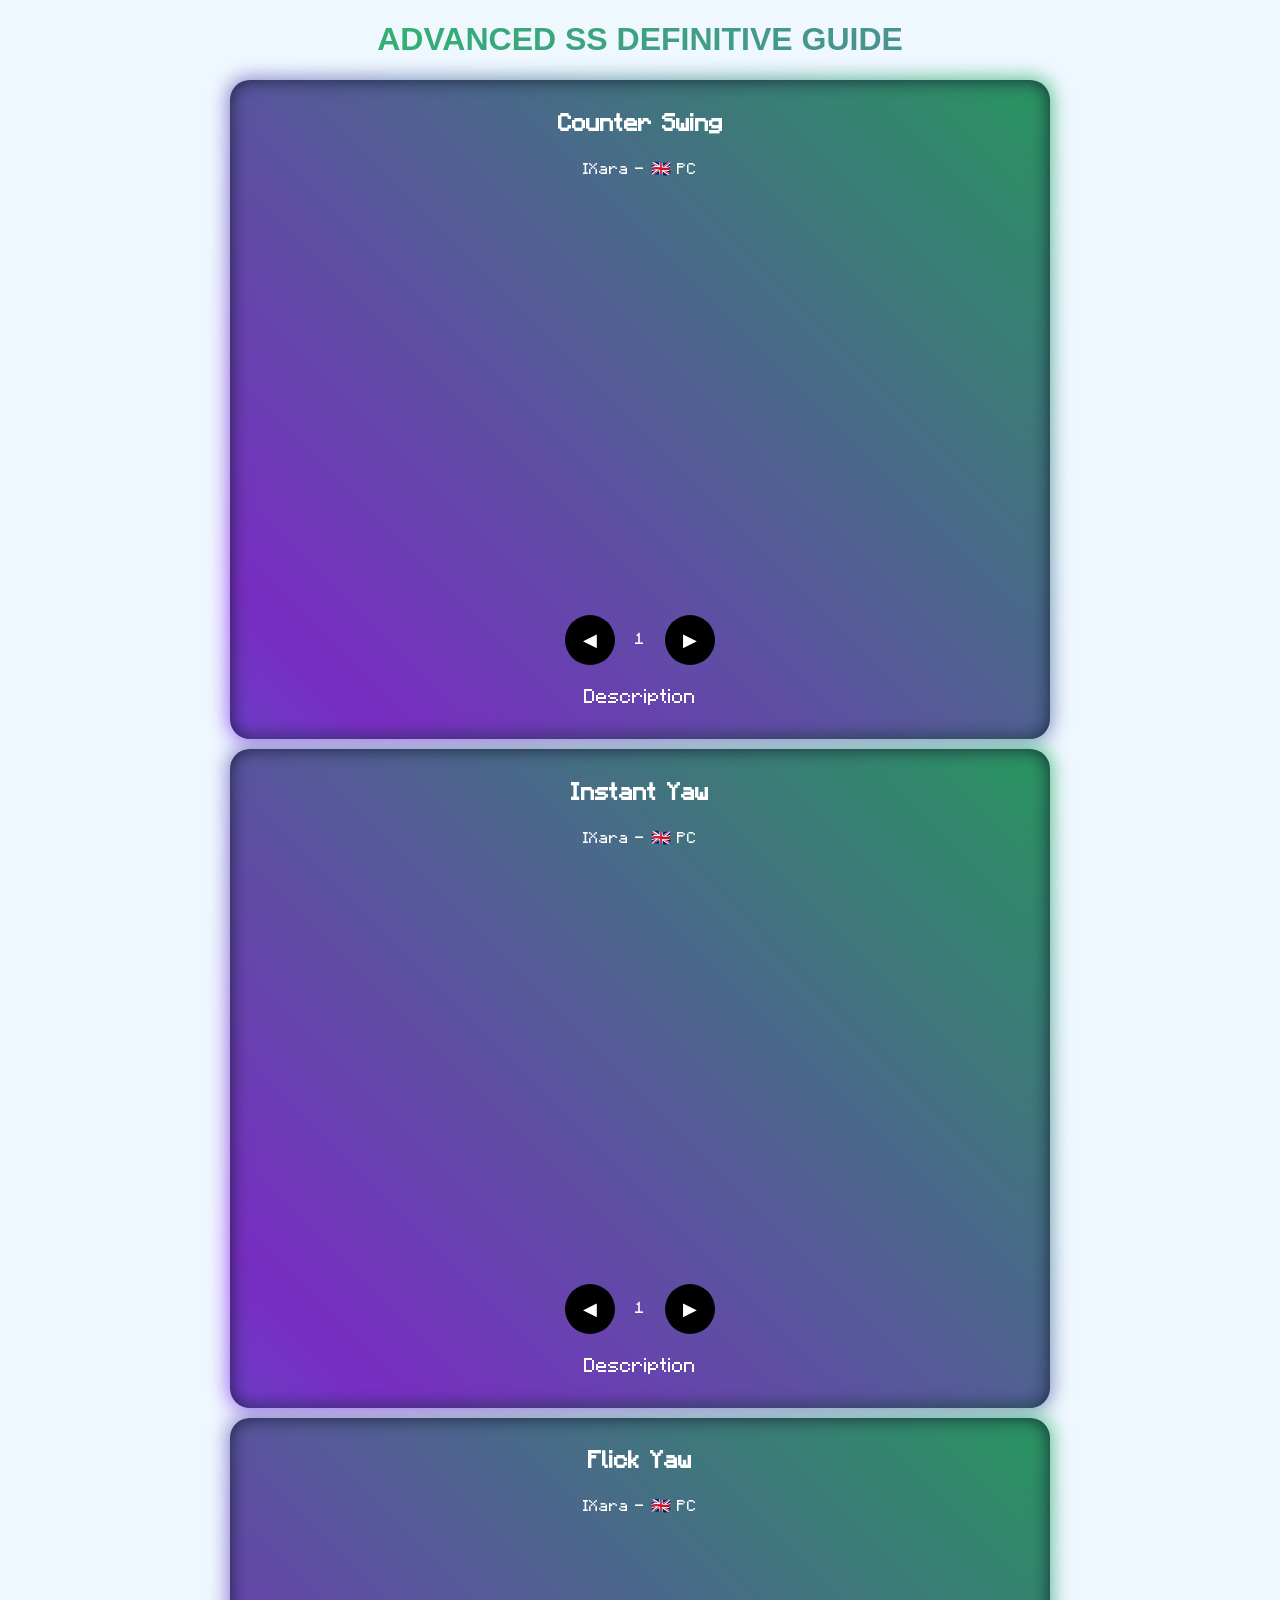
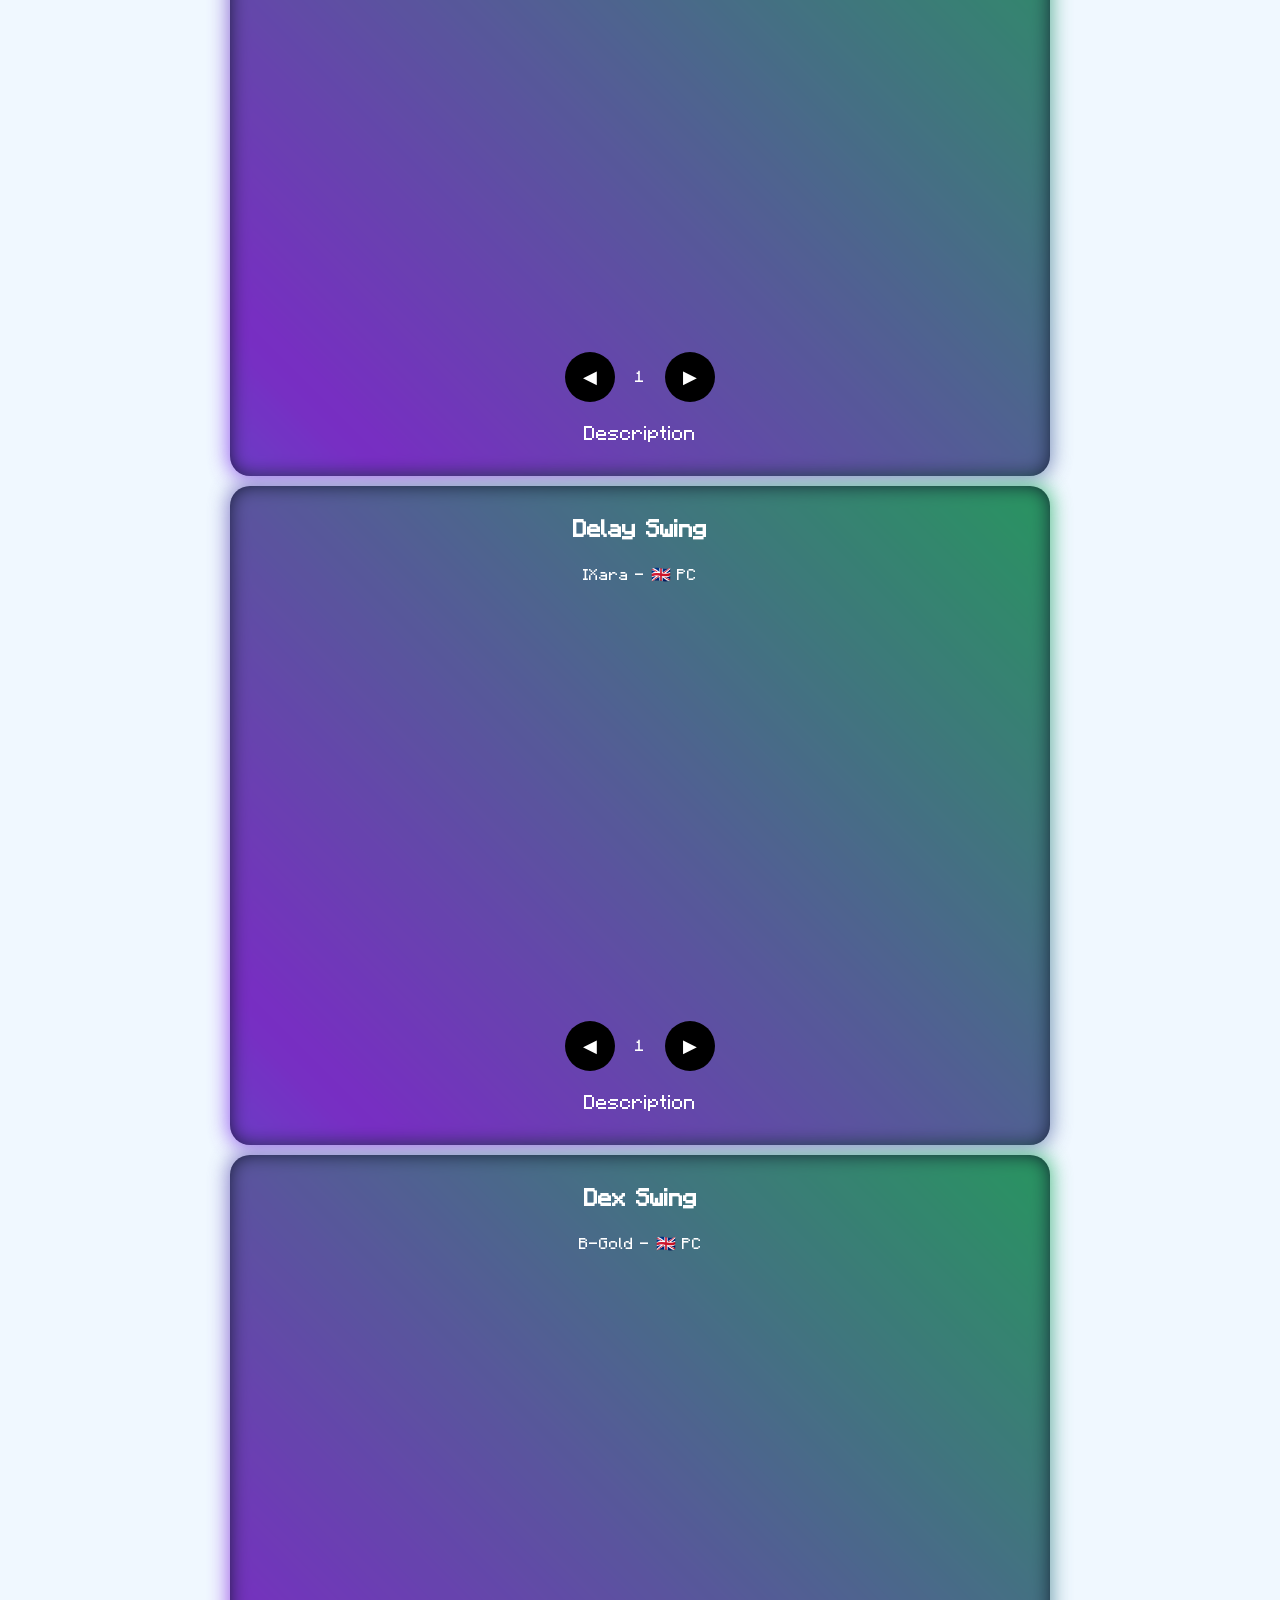
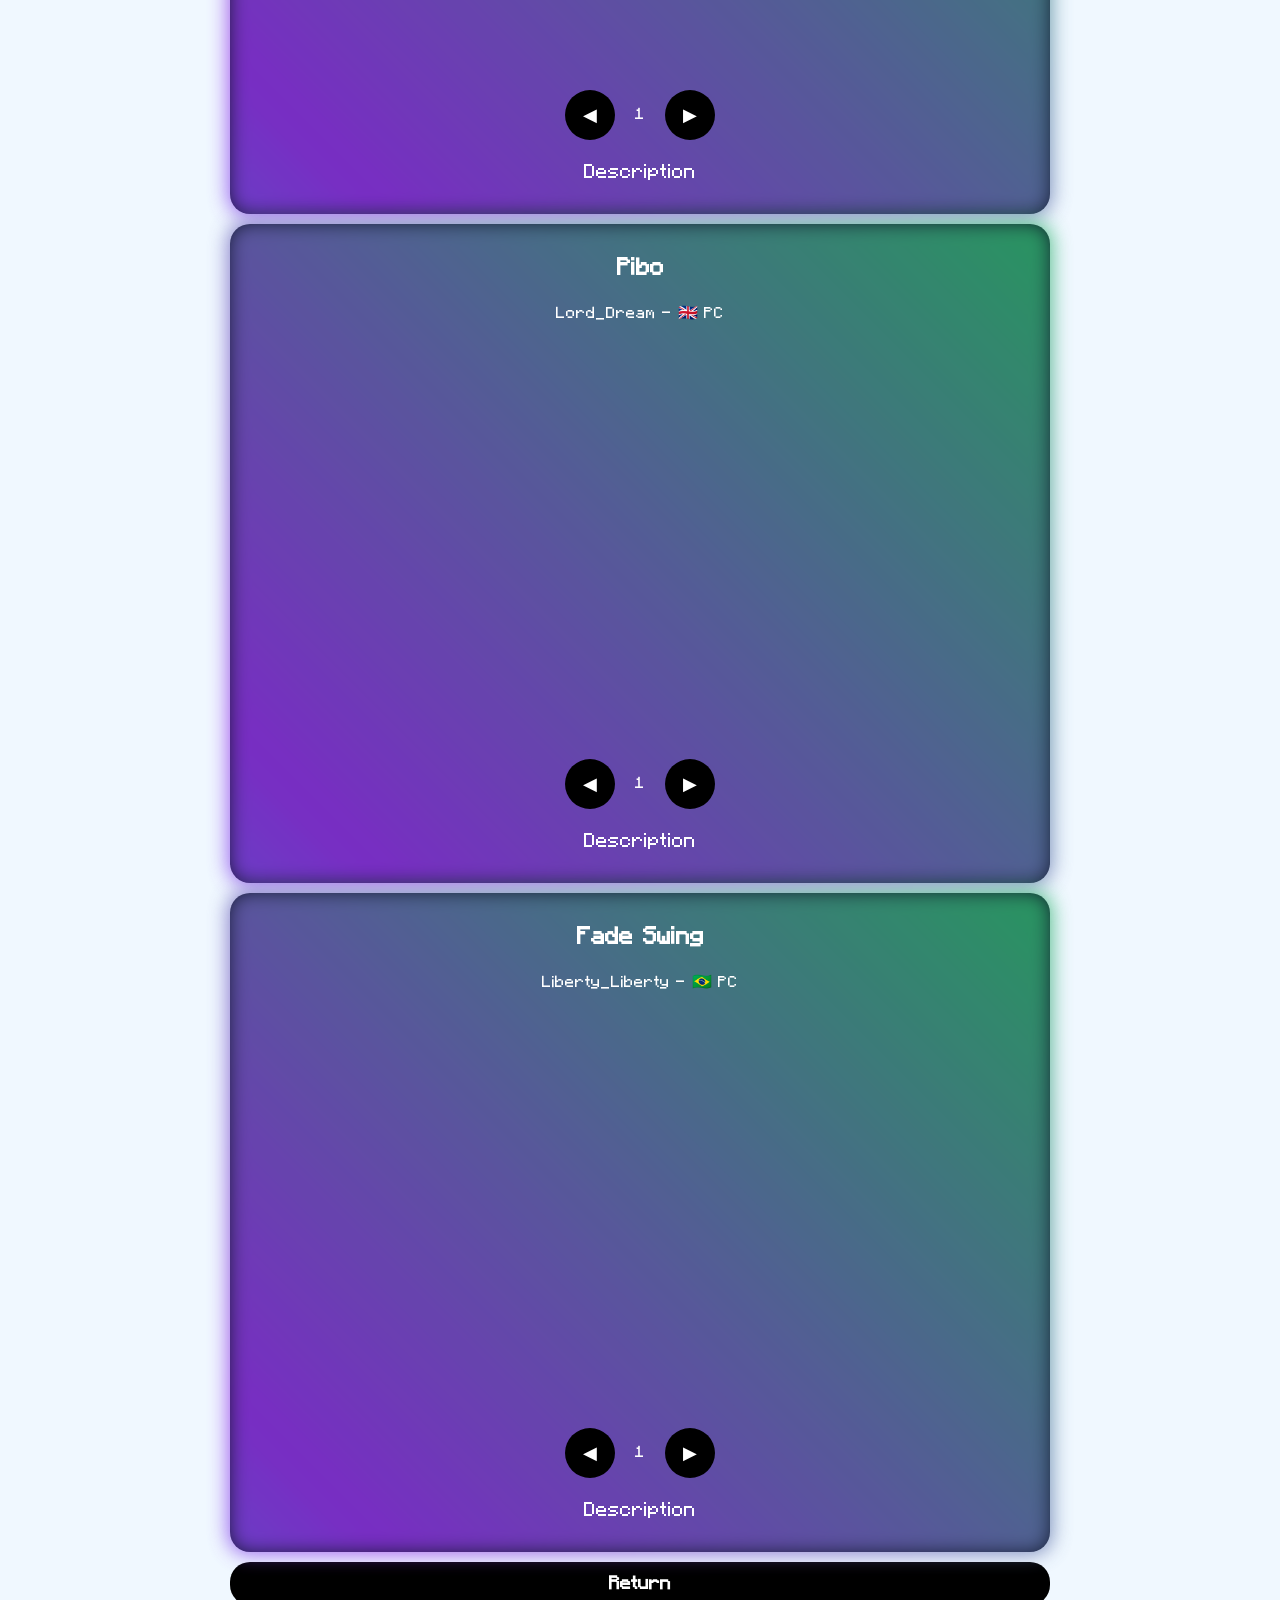
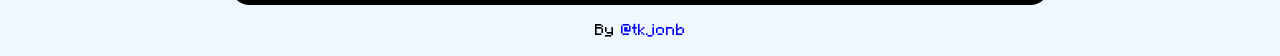
==== commit 5afe7dd4: "Fade Swing add" ====
--- a/avancado.html
+++ b/avancado.html
@@ -40,7 +40,7 @@
   </div>
 </div>
 </div>
-<!--________________________________________________________________________________-->
+
 
 <!--________________________________________________________________________________-->
 <div class="card glow-card" data-videos='[
@@ -224,11 +224,40 @@
 </p>
   </div>
 </div>
+<!--________________________________________________________________________________-->
+<div class="card glow-card" data-videos='[
+  {"src":"https://www.youtube.com/embed/BiCfV6yH5s0?si=XEWNPBXCTa5nrhg3","info":"Liberty_Liberty - 🇧🇷 PC"},
+  {"src":"https://www.youtube.com/embed/obOHn1VjRFA?si=nqqQ1KHICtssEcQg","info":" Phlegmatic  - 🇧🇷 MOBILE"}
+]'>
+
+  <h2>Fade Swing</h2>
+
+  <p class="video-info"></p>
+
+  <iframe class="player"></iframe>
+
+  <div class="controls zoom">
+    <button class="prev ">◀</button>
+    <span class="counter"></span>
+    <button class="next ">▶</button>
+  </div>
+
+  <div class="expand"><p>Description</p></div>
+
+  <div class="description">
+    <p> Fade Swing is an underrated, little-known, yet highly promising advanced technique that allows you to reset an entire combo without needing to use slaps or special attacks/jumps.
+</p>
+  </div>
+
+</div>
+<!--________________________________________________________________________________-->
 <div>
   <a href="index.html">
     <h3 class="card">Return</h3>
   </a>
 </div>
+
+
 <!--________________________________________________________________________________-->
 <footer><p class="gradient-text3 glow">By <a href="https://www.roblox.com/pt/users/2312477038/profile" target="_blank">@tkjonb </a></p></footer>
 <script>
